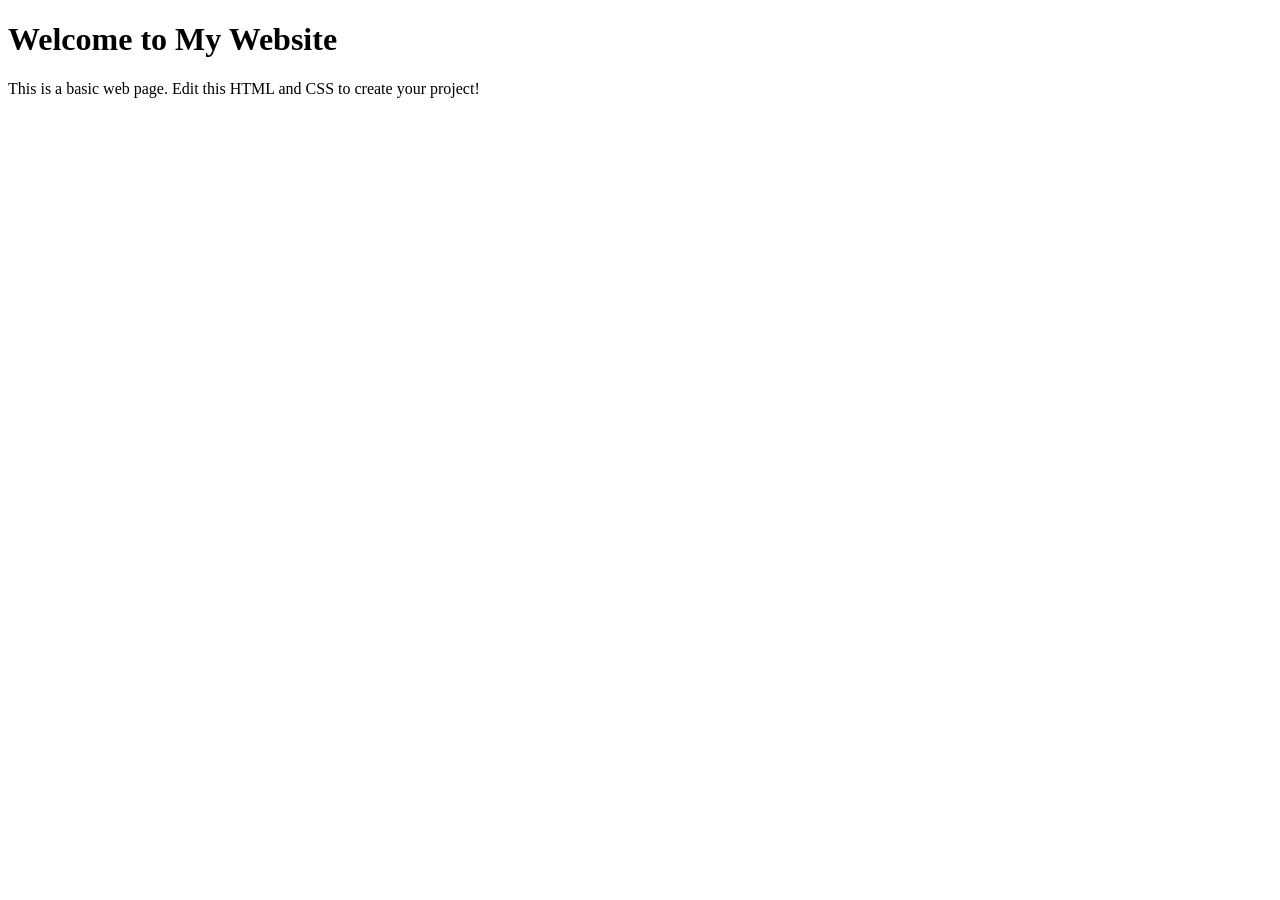
==== index.html @ 3e7f7176 "Initial commit" ====
<!doctype html>
<html lang="en">
  <head>
    <meta charset="UTF-8" />
    <meta name="viewport" content="width=device-width, initial-scale=1.0" />
    <title>My Website</title>
    <link rel="stylesheet" href="style.css" />
  </head>
  <body>
    <header>
      <h1>Welcome to My Website</h1>
    </header>

    <main>
      <p>
        This is a basic web page. Edit this HTML and CSS to create your project!
      </p>
    </main>
  </body>
</html>
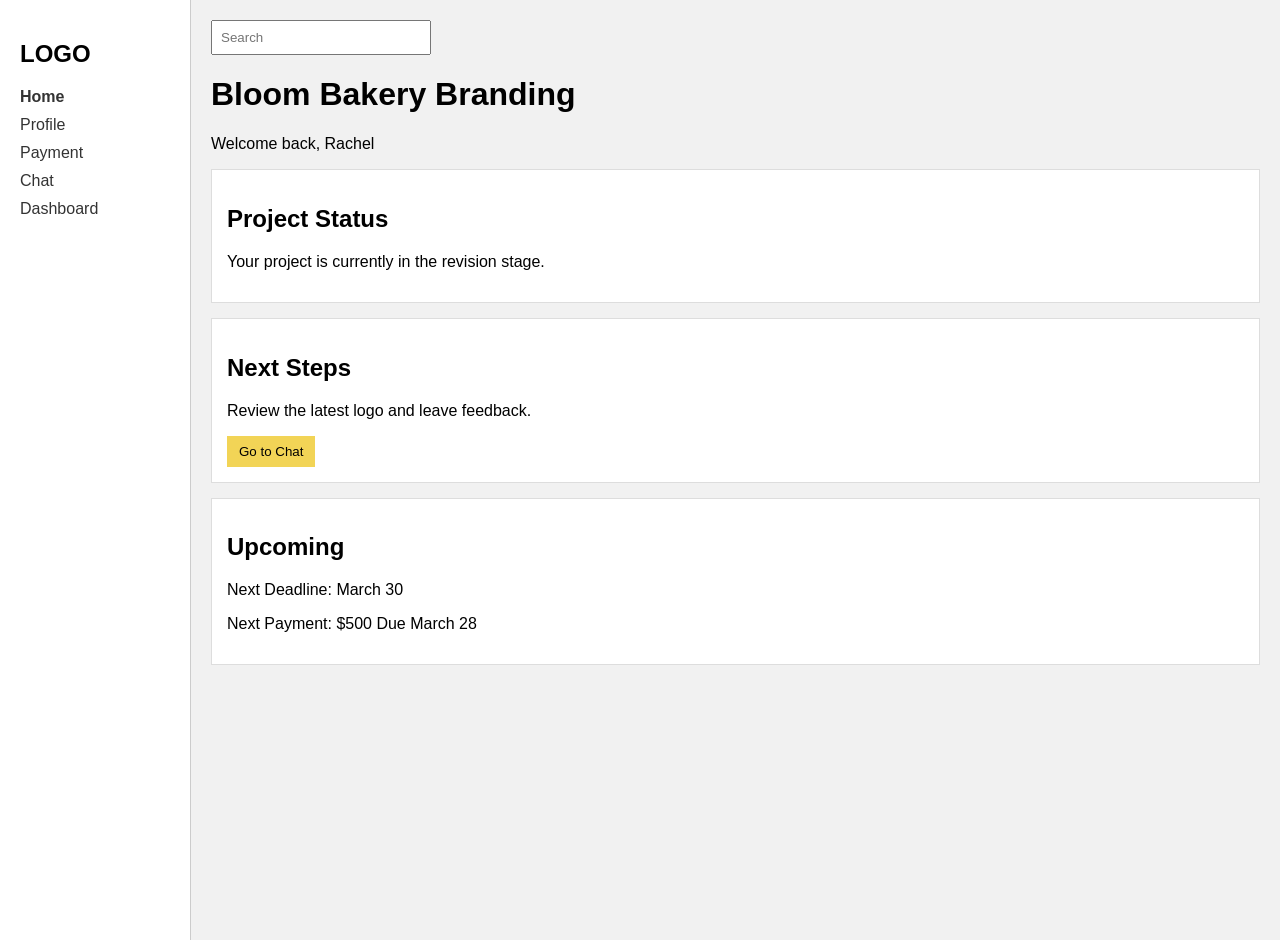
==== commit 3bd8d64a: "first change" ====
--- a/index.html
+++ b/index.html
@@ -1,20 +1,52 @@
-<!doctype html>
+<!DOCTYPE html>
 <html lang="en">
-  <head>
-    <meta charset="UTF-8" />
-    <meta name="viewport" content="width=device-width, initial-scale=1.0" />
-    <title>My Website</title>
-    <link rel="stylesheet" href="style.css" />
-  </head>
-  <body>
-    <header>
-      <h1>Welcome to My Website</h1>
-    </header>
+<head>
+  <meta charset="UTF-8">
+  <meta name="viewport" content="width=device-width, initial-scale=1.0">
+  <title>Home</title>
+  <link rel="stylesheet" href="styles.css">
+</head>
+<body>
 
-    <main>
-      <p>
-        This is a basic web page. Edit this HTML and CSS to create your project!
-      </p>
-    </main>
-  </body>
+  <div class="container">
+
+    <div class="sidebar">
+      <h2>LOGO</h2>
+      <a href="index.html" class="active">Home</a>
+      <a href="#">Profile</a>
+      <a href="payment.html">Payment</a>
+      <a href="chat.html">Chat</a>
+      <a href="#">Dashboard</a>
+    </div>
+
+    <div class="main">
+      <div class="topbar">
+        <input type="text" placeholder="Search">
+      </div>
+
+      <h1>Bloom Bakery Branding</h1>
+      <p>Welcome back, Rachel</p>
+
+      <div class="box">
+        <h2>Project Status</h2>
+        <p>Your project is currently in the revision stage.</p>
+      </div>
+
+      <div class="box">
+        <h2>Next Steps</h2>
+        <p>Review the latest logo and leave feedback.</p>
+        <a href="chat.html"><button>Go to Chat</button></a>
+      </div>
+
+      <div class="box">
+        <h2>Upcoming</h2>
+        <p>Next Deadline: March 30</p>
+        <p>Next Payment: $500 Due March 28</p>
+      </div>
+
+    </div>
+
+  </div>
+
+</body>
 </html>
--- a/styles.css
+++ b/styles.css
@@ -0,0 +1,61 @@
+body {
+  margin: 0;
+  font-family: Arial, sans-serif;
+  background: #f1f1f1;
+}
+
+.container {
+  display: flex;
+}
+
+/* Sidebar */
+.sidebar {
+  width: 150px;
+  background: white;
+  padding: 20px;
+  border-right: 1px solid #ccc;
+  height: 100vh;
+}
+
+.sidebar a {
+  display: block;
+  margin: 10px 0;
+  text-decoration: none;
+  color: #333;
+}
+
+.sidebar a.active {
+  font-weight: bold;
+}
+
+/* Main content */
+.main {
+  flex: 1;
+  padding: 20px;
+}
+
+/* Top bar */
+.topbar {
+  margin-bottom: 20px;
+}
+
+.topbar input {
+  padding: 8px;
+  width: 200px;
+}
+
+/* Boxes */
+.box {
+  background: white;
+  padding: 15px;
+  margin-bottom: 15px;
+  border: 1px solid #ddd;
+}
+
+/* Buttons */
+button {
+  padding: 8px 12px;
+  background: #f2d456;
+  border: none;
+  cursor: pointer;
+}
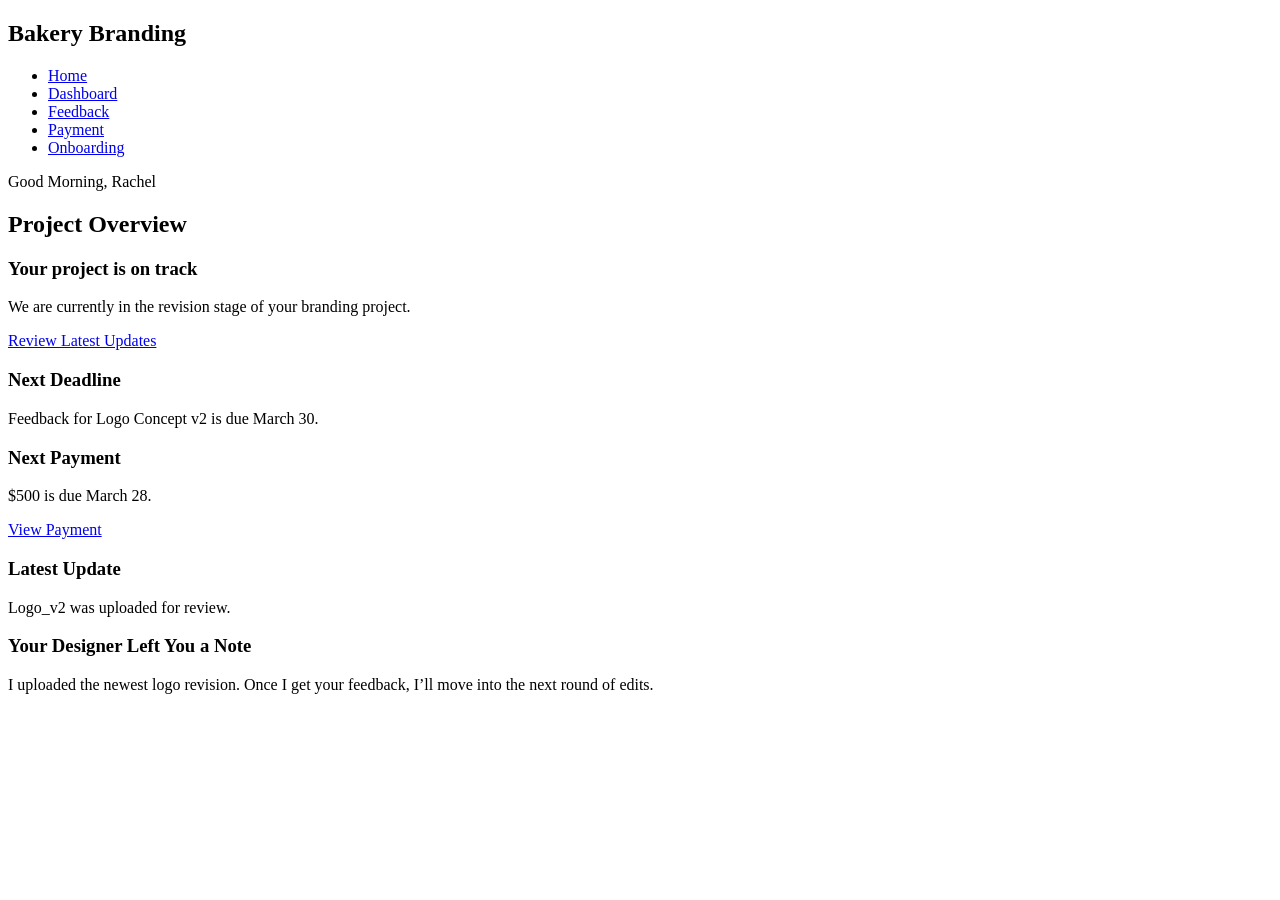
==== commit 601044dc: "test commit" ====
--- a/index.html
+++ b/index.html
@@ -3,50 +3,61 @@
 <head>
   <meta charset="UTF-8">
   <meta name="viewport" content="width=device-width, initial-scale=1.0">
-  <title>Home</title>
-  <link rel="stylesheet" href="styles.css">
+  <title>Client Portal Home</title>
+  <link rel="stylesheet" href="style.css">
 </head>
 <body>
+  <div class="portal-layout">
+    <aside class="sidebar">
+      <h1>Bakery Branding</h1>
+      <nav>
+        <ul>
+          <li><a class="active" href="index.html">Home</a></li>
+          <li><a href="dashboard.html">Dashboard</a></li>
+          <li><a href="feedback.html">Feedback</a></li>
+          <li><a href="payment.html">Payment</a></li>
+          <li><a href="onboarding.html">Onboarding</a></li>
+        </ul>
+      </nav>
+    </aside>
 
-  <div class="container">
-
-    <div class="sidebar">
-      <h2>LOGO</h2>
-      <a href="index.html" class="active">Home</a>
-      <a href="#">Profile</a>
-      <a href="payment.html">Payment</a>
-      <a href="chat.html">Chat</a>
-      <a href="#">Dashboard</a>
-    </div>
-
-    <div class="main">
+    <main class="main-content">
       <div class="topbar">
-        <input type="text" placeholder="Search">
+        <p>Good Morning, Rachel</p>
+        <h2>Project Overview</h2>
       </div>
 
-      <h1>Bloom Bakery Branding</h1>
-      <p>Welcome back, Rachel</p>
+      <div class="grid-cards">
+        <section class="card status-card">
+          <h3>Your project is on track</h3>
+          <p>We are currently in the revision stage of your branding project.</p>
+          <a class="button button-yellow" href="dashboard.html">Review Latest Updates</a>
+        </section>
 
-      <div class="box">
-        <h2>Project Status</h2>
-        <p>Your project is currently in the revision stage.</p>
+        <section class="card">
+          <h3>Next Deadline</h3>
+          <p>Feedback for Logo Concept v2 is due March 30.</p>
+        </section>
+
+        <section class="card">
+          <h3>Next Payment</h3>
+          <p>$500 is due March 28.</p>
+          <a class="button" href="payment.html">View Payment</a>
+        </section>
+
+        <section class="card">
+          <h3>Latest Update</h3>
+          <p>Logo_v2 was uploaded for review.</p>
+        </section>
+
+        <section class="card" style="grid-column: 1 / -1;">
+          <h3>Your Designer Left You a Note</h3>
+          <p class="small-text">
+            I uploaded the newest logo revision. Once I get your feedback, I’ll move into the next round of edits.
+          </p>
+        </section>
       </div>
-
-      <div class="box">
-        <h2>Next Steps</h2>
-        <p>Review the latest logo and leave feedback.</p>
-        <a href="chat.html"><button>Go to Chat</button></a>
-      </div>
-
-      <div class="box">
-        <h2>Upcoming</h2>
-        <p>Next Deadline: March 30</p>
-        <p>Next Payment: $500 Due March 28</p>
-      </div>
-
-    </div>
-
+    </main>
   </div>
-
 </body>
 </html>
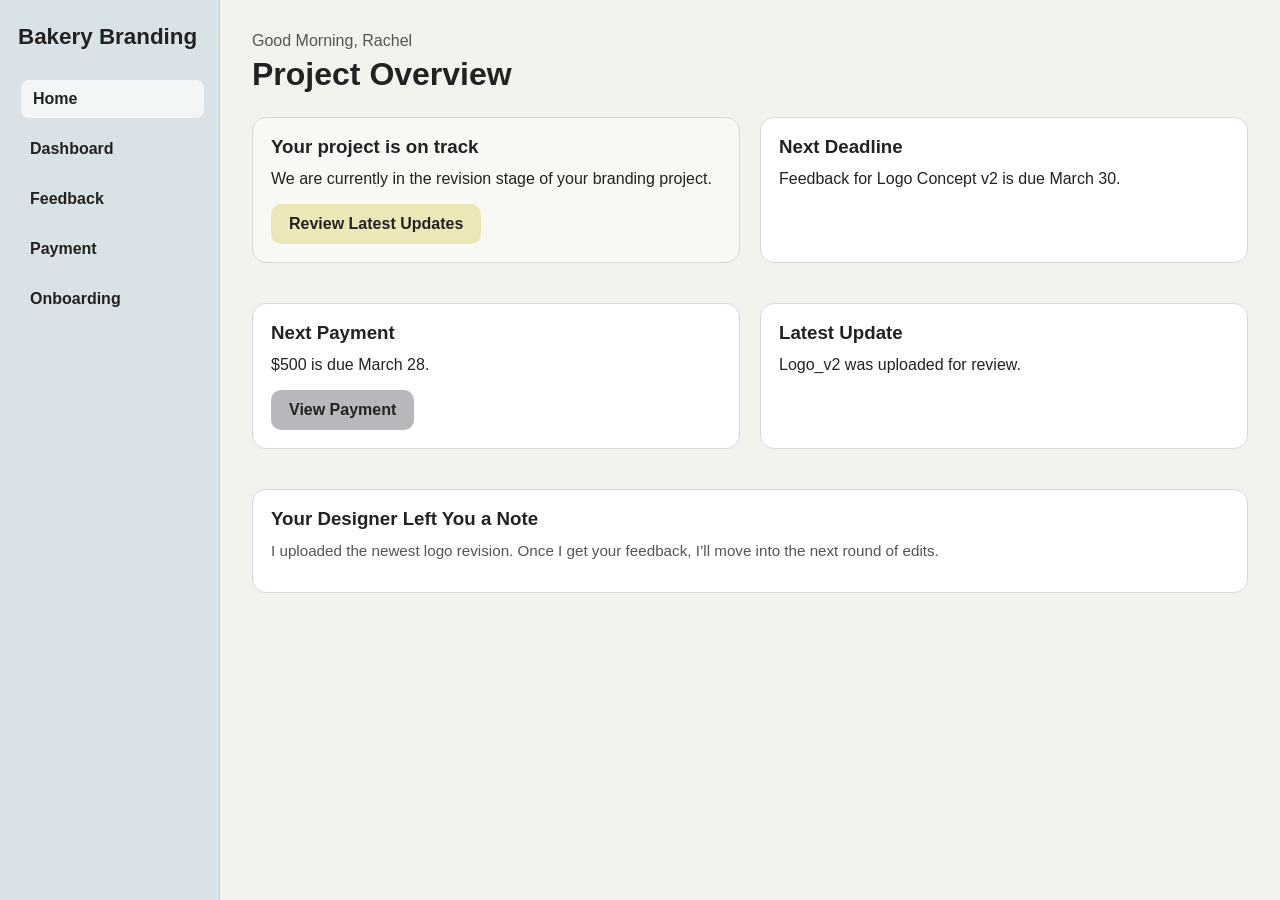
==== commit 88f2dfa9: "working!!" ====
--- a/index.html
+++ b/index.html
@@ -4,7 +4,7 @@
   <meta charset="UTF-8">
   <meta name="viewport" content="width=device-width, initial-scale=1.0">
   <title>Client Portal Home</title>
-  <link rel="stylesheet" href="style.css">
+  <link rel="stylesheet" href="styles.css">
 </head>
 <body>
   <div class="portal-layout">
--- a/styles.css
+++ b/styles.css
@@ -0,0 +1,260 @@
+* {
+  box-sizing: border-box;
+}
+
+body {
+  margin: 0;
+  font-family: Arial, sans-serif;
+  background-color: #f3f2ec;
+  color: #222;
+}
+
+a {
+  color: inherit;
+  text-decoration: none;
+}
+
+.portal-layout {
+  min-height: 100vh;
+  display: grid;
+  grid-template-columns: 220px 1fr;
+}
+
+.sidebar {
+  background-color: #d9e2e6;
+  padding: 24px 18px;
+  border-right: 1px solid #c8d0d4;
+}
+
+.sidebar h1 {
+  font-size: 1.4rem;
+  margin: 0 0 30px;
+}
+
+.sidebar nav ul {
+  list-style: none;
+  padding: 0;
+  margin: 0;
+}
+
+.sidebar nav li {
+  margin-bottom: 12px;
+}
+
+.sidebar nav a {
+  display: block;
+  padding: 10px 12px;
+  border-radius: 8px;
+  font-weight: bold;
+  transition: background-color 0.3s ease, transform 0.3s ease;
+}
+
+.sidebar nav a:hover,
+.sidebar nav a.active {
+  background-color: rgba(255, 255, 255, 0.7);
+  transform: translateX(3px);
+}
+
+.main-content {
+  padding: 32px;
+}
+
+.topbar {
+  margin-bottom: 24px;
+}
+
+.topbar p {
+  margin: 0 0 6px;
+  color: #555;
+}
+
+.topbar h2 {
+  margin: 0;
+  font-size: 2rem;
+}
+
+.grid-two {
+  display: grid;
+  grid-template-columns: 2fr 1fr;
+  gap: 20px;
+}
+
+.grid-cards {
+  display: grid;
+  grid-template-columns: 1fr 1fr;
+  gap: 20px;
+}
+
+.card {
+  background-color: #fff;
+  border: 1px solid #d8d8d8;
+  border-radius: 14px;
+  padding: 18px;
+  margin-bottom: 20px;
+}
+
+.card h3 {
+  margin-top: 0;
+  margin-bottom: 12px;
+}
+
+.card p {
+  margin-top: 0;
+}
+
+.highlight {
+  background-color: #ece7b7;
+}
+
+.status-card {
+  background-color: #f8f8f5;
+}
+
+.progress-list,
+.file-list,
+.invoice-list {
+  list-style: none;
+  padding: 0;
+  margin: 0;
+}
+
+.progress-list li,
+.file-list li,
+.invoice-list li {
+  background-color: #efefef;
+  border-radius: 8px;
+  padding: 10px 12px;
+  margin-bottom: 10px;
+}
+
+.progress-list li.current {
+  background-color: #ece7b7;
+}
+
+.progress-list li.complete {
+  background-color: #dfead7;
+}
+
+.button,
+button {
+  display: inline-block;
+  background-color: #b7b8bb;
+  color: #222;
+  border: none;
+  border-radius: 10px;
+  padding: 11px 18px;
+  font-weight: bold;
+  cursor: pointer;
+  transition: background-color 0.3s ease, transform 0.3s ease;
+}
+
+.button:hover,
+button:hover {
+  background-color: #a6a7aa;
+  transform: scale(1.03);
+}
+
+.button-yellow {
+  background-color: #ece7b7;
+}
+
+.button-yellow:hover {
+  background-color: #ded99f;
+}
+
+.small-text {
+  font-size: 0.95rem;
+  color: #555;
+}
+
+.form-box {
+  background-color: white;
+  border: 1px solid #d8d8d8;
+  border-radius: 14px;
+  padding: 18px;
+}
+
+label {
+  display: block;
+  font-weight: bold;
+  margin: 12px 0 6px;
+}
+
+textarea,
+select,
+input {
+  width: 100%;
+  padding: 12px;
+  border: 1px solid #cfcfcf;
+  border-radius: 10px;
+  font-size: 1rem;
+  font-family: Arial, sans-serif;
+  background-color: #fff;
+}
+
+.preview-box {
+  width: 100%;
+  height: 260px;
+  background-color: #79b6d6;
+  border-radius: 12px;
+  margin-bottom: 14px;
+  display: flex;
+  align-items: center;
+  justify-content: center;
+  color: white;
+  font-size: 1.2rem;
+  font-weight: bold;
+}
+
+.step-row {
+  display: flex;
+  align-items: center;
+  gap: 10px;
+  margin: 10px 0 20px;
+}
+
+.step {
+  width: 34px;
+  height: 34px;
+  border-radius: 50%;
+  border: 2px solid #999;
+  display: flex;
+  align-items: center;
+  justify-content: center;
+  background-color: white;
+}
+
+.step.active {
+  background-color: #999;
+  color: white;
+}
+
+.step-line {
+  flex: 1;
+  height: 2px;
+  background-color: #bbb;
+}
+
+.note-card {
+  border: 1px solid #222;
+}
+
+@media (max-width: 900px) {
+  .portal-layout {
+    grid-template-columns: 1fr;
+  }
+
+  .sidebar {
+    border-right: none;
+    border-bottom: 1px solid #c8d0d4;
+  }
+
+  .grid-two,
+  .grid-cards {
+    grid-template-columns: 1fr;
+  }
+
+  .main-content {
+    padding: 20px;
+  }
+}
